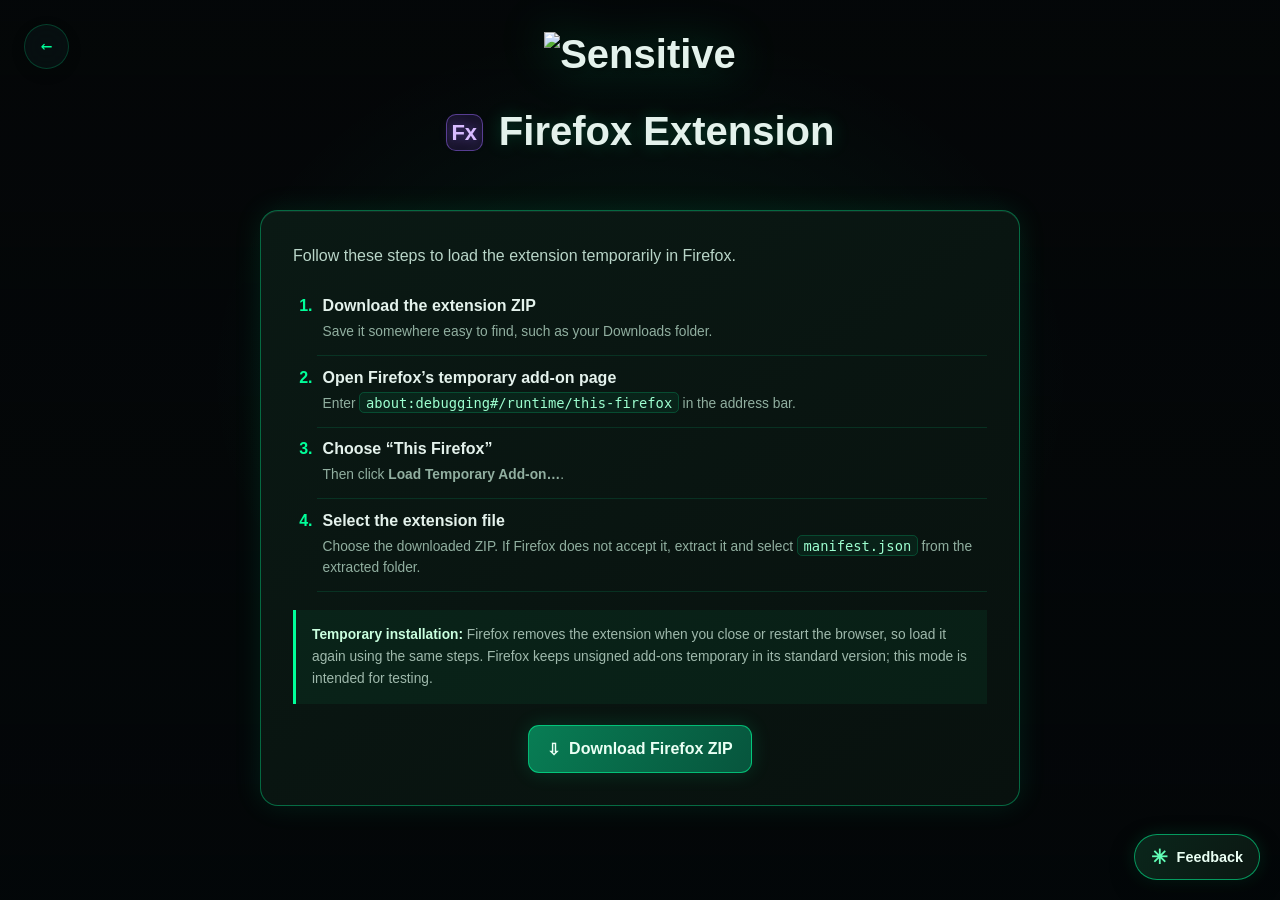
==== firefox-extension.html @ 3528beaa "Add files via upload" ====
<!DOCTYPE html>
<html lang="en">
<head>
    <meta charset="UTF-8">
    <meta name="viewport" content="width=device-width, initial-scale=1.0">
    <title>Firefox Extension Setup - Deep Web Nest</title>
    <link rel="icon" href="images/sensitive1.png" sizes="32x32" type="image/png">
    <link rel="apple-touch-icon" href="images/sensitive.png">
    <link rel="stylesheet" href="styles.css">
</head>
<body class="ambient-page firefox-guide-page">
    <div class="container">
        <div class="page-header">
            <h1><img src="images/sensitive.png" alt="Sensitive" class="header-logo"></h1>
        </div>

        <div class="page-section-title">
            <a class="back-arrow" href="movies.html" aria-label="Back to Movies"></a>
            <h2><span class="firefox-title-mark" aria-hidden="true">Fx</span> Firefox Extension</h2>
        </div>

        <main class="firefox-guide-card">
            <p class="guide-intro">Follow these steps to load the extension temporarily in Firefox.</p>
            <ol class="firefox-steps">
                <li><span>Download the extension ZIP</span><small>Save it somewhere easy to find, such as your Downloads folder.</small></li>
                <li><span>Open Firefox’s temporary add-on page</span><small>Enter <code>about:debugging#/runtime/this-firefox</code> in the address bar.</small></li>
                <li><span>Choose “This Firefox”</span><small>Then click <strong>Load Temporary Add-on…</strong>.</small></li>
                <li><span>Select the extension file</span><small>Choose the downloaded ZIP. If Firefox does not accept it, extract it and select <code>manifest.json</code> from the extracted folder.</small></li>
            </ol>

            <div class="temporary-note"><strong>Temporary installation:</strong> Firefox removes the extension when you close or restart the browser, so load it again using the same steps. Firefox keeps unsigned add-ons temporary in its standard version; this mode is intended for testing.</div>

            <a class="firefox-download-button" href="https://www.mediafire.com/file/6j0ul79vzaf0ak2/Extention+Netflix.zip/file" target="_blank" rel="noopener noreferrer">
                <span aria-hidden="true">⇩</span> Download Firefox ZIP
            </a>
        </main>
    </div>
    <script src="feedback.js"></script>
</body>
</html>
---- styles.css ----
:root {
    --bg-gradient-start: #1a202c;
    --bg-gradient-end: #2d3748;
    --text-primary: #e2e8f0;
    --text-secondary: #a0aec0;
    --text-white: #f7fafc;
    --card-bg: rgba(45, 55, 72, 0.95);
    --card-border: rgba(255, 255, 255, 0.1);
    --field-bg: #2d3748;
    --field-border: #4a5568;
    --field-hover-bg: #4a5568;
    --button-bg: #4299e1;
    --button-hover: #3182ce;
    --link-text: #cbd5e0;
    --hover-color: #880808;
    --hover-color-dark: #880808;
    --hover-glow: rgba(136, 8, 8, 0.6);
    --title-hover-color: #880808;
    --circle-bg: #880808;
}

* {
    margin: 0;
    padding: 0;
    box-sizing: border-box;
}

body {
    font-family: 'Segoe UI', Tahoma, Geneva, Verdana, sans-serif;
    background: linear-gradient(135deg, var(--bg-gradient-start) 0%, var(--bg-gradient-end) 100%);
    min-height: 100vh;
    color: var(--text-primary);
    transition: all 0.3s ease;
}

/* Ad Containers */
.ad-container {
    position: fixed;
    width: 160px;
    height: 600px;
    background: var(--card-bg);
    border: 1px solid var(--card-border);
    border-radius: 10px;
    display: flex;
    align-items: center;
    justify-content: center;
    backdrop-filter: blur(10px);
    box-shadow: 0 4px 15px rgba(0, 0, 0, 0.1);
    z-index: 100;
    top: 50%;
    transform: translateY(-50%);
}

.ad-left {
    left: 20px;
}

.ad-right {
    right: 20px;
}

.ad-placeholder {
    color: var(--text-secondary);
    font-size: 0.9rem;
    text-align: center;
    font-weight: 500;
    display: none;
}

/* Mobile Ad Containers */
.mobile-ad-container {
    display: none;
    width: 320px;
    height: 50px;
    background: var(--card-bg);
    border: 1px solid var(--card-border);
    border-radius: 8px;
    align-items: center;
    justify-content: center;
    backdrop-filter: blur(10px);
    box-shadow: 0 2px 10px rgba(0, 0, 0, 0.1);
    margin: 1rem auto;
    position: relative;
    z-index: 100;
}

.mobile-ad-top {
    position: fixed;
    top: 10px;
    left: 50%;
    transform: translateX(-50%);
    z-index: 1001;
}

.mobile-ad-bottom {
    position: fixed;
    bottom: 10px;
    left: 50%;
    transform: translateX(-50%);
    z-index: 1001;
}

.mobile-ad-placeholder {
    color: var(--text-secondary);
    font-size: 0.8rem;
    text-align: center;
    font-weight: 500;
    display: none;
}

/* Homepage eye artwork and cinematic atmosphere */
.home-page {
    position: relative;
    isolation: isolate;
    overflow-x: hidden;
    background: #050708;
    color: #e9f5ef;
}

.home-page::before,
.home-page::after {
    content: "";
    position: fixed;
    inset: 0;
    z-index: -1;
    pointer-events: none;
}

.home-page::before {
    background-image: url("images/logo_eye_white_4000px.png");
    background-repeat: no-repeat;
    background-position: center 46%;
    background-size: min(86vw, 100vh) auto;
    opacity: 0.22;
    filter: drop-shadow(0 0 35px rgba(0, 255, 153, 0.17));
}

.home-page::after {
    background:
        radial-gradient(ellipse at 50% 43%, rgba(0, 255, 153, 0.08), transparent 48%),
        linear-gradient(180deg, rgba(3, 7, 9, 0.28), rgba(3, 7, 9, 0.86));
}

.home-page .container {
    position: relative;
    z-index: 1;
    min-height: 100vh;
    display: flex;
    flex-direction: column;
    justify-content: center;
    padding-top: 4rem;
    padding-bottom: 4rem;
}

.home-page header {
    margin-bottom: 2.5rem;
}

.home-page .header-logo {
    width: min(260px, 56vw);
    max-height: none;
    filter: drop-shadow(0 0 22px rgba(0, 255, 153, 0.25));
}

.home-page header p {
    color: #93b8a6;
    letter-spacing: 0.14em;
    text-transform: uppercase;
    font-size: 0.78rem;
}

.home-page .sections-grid {
    max-width: 980px;
}

.home-page .section-card {
    background: rgba(7, 15, 17, 0.78);
    border: 1px solid rgba(0, 255, 153, 0.16);
    box-shadow: 0 14px 40px rgba(0, 0, 0, 0.32), inset 0 1px rgba(255, 255, 255, 0.025);
    backdrop-filter: blur(12px);
}

.home-page .section-card h2 {
    color: #e5f4ec;
}

.home-page .section-card p {
    color: #89a99a;
}

.home-page .section-card:hover {
    border-color: rgba(0, 255, 153, 0.62);
    box-shadow: 0 18px 50px rgba(0, 0, 0, 0.4), 0 0 28px rgba(0, 255, 153, 0.1);
}

.home-page .section-card:hover h2 {
    color: #77ffc1;
}

.container {
    max-width: 1200px;
    margin: 0 auto;
    padding: 2rem;
}

header {
    text-align: center;
    margin-bottom: 3rem;
    color: var(--text-white);
}

header h1 {
    font-size: 3rem;
    margin-bottom: 0.5rem;
    text-shadow: 2px 2px 4px rgba(0, 0, 0, 0.3);
}

header p {
    font-size: 1.2rem;
    opacity: 0.9;
}

.sections-grid {
    display: grid;
    grid-template-columns: repeat(auto-fit, minmax(300px, 1fr));
    gap: 2rem;
    max-width: 1000px;
    margin: 0 auto;
}

.section-card {
    background: var(--card-bg);
    border-radius: 20px;
    padding: 2rem;
    text-align: center;
    cursor: pointer;
    transition: all 0.3s ease;
    border: 2px solid var(--card-border);
    backdrop-filter: blur(10px);
    position: relative;
    overflow: hidden;
    display: block;
    color: inherit;
    text-decoration: none;
}

.github-icon svg {
    width: 1em;
    height: 1em;
    display: block;
    margin: 0 auto;
}

.cinematic-icon svg,
.community-icon svg {
    width: 1em;
    height: 1em;
    fill: none;
    stroke: currentColor;
    stroke-width: 2.5;
    stroke-linecap: round;
    stroke-linejoin: round;
    filter: drop-shadow(0 0 12px rgba(0, 255, 153, 0.32));
}

.home-page .cinematic-icon {
    color: #7dffc2;
}

.home-page .community-icon {
    color: #b8d3ff;
}

.section-title-icon {
    width: 1em;
    height: 1em;
    fill: none;
    stroke: currentColor;
    stroke-width: 2.5;
    stroke-linecap: round;
    stroke-linejoin: round;
    vertical-align: -0.12em;
    margin-right: 0.3rem;
}

/* Dark terminal-inspired styling for the community links page */
.ambient-page {
    position: relative;
    isolation: isolate;
    overflow-x: hidden;
    background: #050708;
    color: #e4f2ec;
}

.ambient-page::before,
.ambient-page::after {
    content: "";
    position: fixed;
    inset: 0;
    z-index: -1;
    pointer-events: none;
}

.ambient-page::before {
    background: url("images/logo_eye_white_4000px.png") center 46% / min(86vw, 100vh) auto no-repeat;
    opacity: 0.19;
    filter: drop-shadow(0 0 35px rgba(0, 255, 153, 0.15));
}

.ambient-page::after {
    background:
        radial-gradient(ellipse at 50% 42%, rgba(0, 255, 153, 0.075), transparent 48%),
        linear-gradient(180deg, rgba(3, 7, 9, 0.24), rgba(3, 7, 9, 0.83));
}

.ambient-page .container {
    position: relative;
    z-index: 1;
}

.ambient-page .header-logo {
    filter: drop-shadow(0 0 22px rgba(0, 255, 153, 0.25));
}

.ambient-page .page-header,
.ambient-page .page-header a,
.ambient-page .page-section-title h2 {
    color: #e4f2ec;
}

.ambient-page .page-section-title h2 {
    text-shadow: 0 0 18px rgba(0, 255, 153, 0.22);
}

.movies-page .links-container {
    background: rgba(8, 17, 19, 0.82);
    border-color: rgba(0, 255, 153, 0.18);
    box-shadow: 0 18px 60px rgba(0, 0, 0, 0.35), inset 0 1px rgba(255, 255, 255, 0.025);
}

.movies-page .link-field {
    background: linear-gradient(110deg, rgba(11, 30, 28, 0.96), rgba(10, 19, 22, 0.96));
    border-color: rgba(0, 255, 153, 0.17);
}

.movies-page .link-field-content {
    color: #dfffee;
}

.movies-page .link-field:hover {
    background: linear-gradient(110deg, rgba(12, 43, 36, 0.98), rgba(11, 25, 28, 0.98));
    border-color: rgba(0, 255, 153, 0.62);
    box-shadow: 0 0 24px rgba(0, 255, 153, 0.11);
}

.movies-page .link-field:hover .link-field-content {
    color: #8affc5;
}

.chat-links {
    max-width: 480px;
    padding: 1.2rem;
    background: rgba(8, 17, 19, 0.84);
    border: 1px solid rgba(0, 255, 153, 0.2);
    box-shadow: 0 18px 60px rgba(0, 0, 0, 0.35), inset 0 1px rgba(255, 255, 255, 0.025);
}

.chat-page .chat-links {
    padding: 0.75rem;
    border: 1px solid rgba(0, 255, 153, 0.48);
    border-radius: 18px;
    background: linear-gradient(145deg, #0a1914, #08110e);
    box-shadow: 0 0 28px rgba(0, 255, 153, 0.12), inset 0 1px rgba(177, 255, 218, 0.07);
}

.chat-links .chat-link {
    min-height: 76px;
    margin-bottom: 0.8rem;
    padding: 0.9rem 1rem;
    gap: 0.9rem;
    color: #dfffee;
    background: linear-gradient(110deg, rgba(11, 30, 28, 0.96), rgba(10, 19, 22, 0.96));
    border: 1px solid rgba(0, 255, 153, 0.17);
    border-radius: 13px;
    transition: transform 180ms ease, border-color 180ms ease, box-shadow 180ms ease, background 180ms ease;
}

.chat-links .chat-link:last-child {
    margin-bottom: 0;
}

.chat-links .chat-link::before {
    display: none;
}

.chat-links .chat-link:hover {
    transform: translateY(-2px);
    color: #ecfff6;
    background: linear-gradient(110deg, rgba(12, 43, 36, 0.98), rgba(11, 25, 28, 0.98));
    border-color: rgba(0, 255, 153, 0.62);
    box-shadow: 0 0 24px rgba(0, 255, 153, 0.11), inset 0 0 18px rgba(0, 255, 153, 0.035);
}

.cineby-group {
    display: grid;
    grid-template-columns: 1fr;
    align-items: center;
    gap: 0.9rem;
    padding: 0.8rem 0.9rem;
}

.cineby-group:hover {
    transform: none;
    background: linear-gradient(110deg, rgba(12, 43, 36, 0.98), rgba(11, 25, 28, 0.98));
}

.cineby-heading {
    display: flex;
    align-items: center;
    gap: 0.8rem;
    min-width: 0;
}

.cineby-copy {
    display: grid;
    gap: 0.25rem;
}

.cineby-copy strong {
    color: #e4f2ec;
    font-size: 1rem;
}

.cineby-copy small {
    color: #78988a;
    font-size: 0.73rem;
}

.cineby-options {
    display: flex;
    gap: 0.45rem;
}

.cineby-options a {
    flex: 1;
    min-width: 0;
    width: 38px;
    height: 38px;
    display: inline-flex;
    align-items: center;
    justify-content: center;
    gap: 0.15rem;
    color: #caffdf;
    background: rgba(0, 255, 153, 0.08);
    border: 1px solid rgba(0, 255, 153, 0.3);
    border-radius: 10px;
    font-size: 0.85rem;
    font-weight: 700;
    text-decoration: none;
    transition: background 160ms ease, border-color 160ms ease, transform 160ms ease, box-shadow 160ms ease;
}

.cineby-options a span {
    font-size: 0.65rem;
    opacity: 0.7;
}

.cineby-options a:hover {
    color: #f1fff7;
    background: rgba(0, 255, 153, 0.18);
    border-color: rgba(0, 255, 153, 0.7);
    box-shadow: 0 0 14px rgba(0, 255, 153, 0.15);
    transform: translateY(-2px);
}

.chat-links .flixer-link {
    overflow: hidden;
    isolation: isolate;
    background:
        linear-gradient(145deg, transparent 0 37%, rgba(205, 242, 238, 0.14) 37.2%, transparent 37.7%),
        linear-gradient(28deg, transparent 0 61%, rgba(205, 242, 238, 0.2) 61.2%, transparent 61.7%),
        linear-gradient(112deg, transparent 0 72%, rgba(205, 242, 238, 0.13) 72.2%, transparent 72.7%),
        linear-gradient(158deg, rgba(31, 43, 48, 0.97), rgba(9, 17, 20, 0.98) 55%, rgba(24, 35, 39, 0.96));
    border-color: rgba(174, 204, 207, 0.38);
    box-shadow: inset 0 1px rgba(255, 255, 255, 0.16), inset 0 -12px 24px rgba(0, 0, 0, 0.25), 0 8px 26px rgba(0, 0, 0, 0.22);
}

.chat-links .flixer-link::after {
    content: "";
    position: absolute;
    inset: 0;
    z-index: -1;
    pointer-events: none;
    opacity: 0.8;
    background:
        linear-gradient(73deg, transparent 49.7%, rgba(220, 247, 245, 0.56) 50%, transparent 50.35%) 18% 35% / 28% 75% no-repeat,
        linear-gradient(132deg, transparent 49.65%, rgba(220, 247, 245, 0.5) 50%, transparent 50.35%) 35% 24% / 34% 65% no-repeat,
        linear-gradient(18deg, transparent 49.65%, rgba(220, 247, 245, 0.44) 50%, transparent 50.35%) 68% 60% / 34% 82% no-repeat,
        linear-gradient(151deg, transparent 49.65%, rgba(220, 247, 245, 0.42) 50%, transparent 50.35%) 88% 30% / 24% 75% no-repeat,
        linear-gradient(90deg, transparent 49.5%, rgba(220, 247, 245, 0.3) 50%, transparent 50.5%) 51% 55% / 20% 96% no-repeat;
    filter: drop-shadow(0 0 3px rgba(191, 241, 238, 0.65));
}

.chat-links .flixer-link .chat-link-icon,
.chat-links .flixer-link .link-field-content,
.chat-links .flixer-link .chat-link-arrow {
    position: relative;
    z-index: 1;
}

.chat-links .flixer-link .chat-link-icon {
    color: #d9ffff;
    border-color: rgba(211, 244, 245, 0.34);
    background: rgba(200, 235, 238, 0.09);
    text-shadow: 0 0 12px rgba(201, 247, 247, 0.5);
}

.chat-links .flixer-link:hover {
    border-color: rgba(220, 250, 249, 0.7);
    background-color: #1d2a30;
    box-shadow: inset 0 1px rgba(255, 255, 255, 0.22), 0 0 24px rgba(173, 227, 232, 0.16);
}

.chat-link-icon {
    display: grid;
    flex: 0 0 42px;
    width: 42px;
    height: 42px;
    place-items: center;
    color: #00ff99;
    font-size: 1.8rem;
    line-height: 1;
    border: 1px solid rgba(0, 255, 153, 0.24);
    border-radius: 11px;
    background: rgba(0, 255, 153, 0.06);
    text-shadow: 0 0 12px rgba(0, 255, 153, 0.45);
}

.chat-links .link-field-content {
    display: grid;
    gap: 0.25rem;
    margin-left: 0;
}

.chat-link-label {
    color: #e4f2ec;
    font-size: 1rem;
    font-weight: 650;
    letter-spacing: 0.02em;
}

.chat-link-detail {
    color: #78988a;
    font-size: 0.75rem;
    letter-spacing: 0.035em;
}

.chat-link-arrow {
    margin-left: auto;
    color: #00c77a;
    font-size: 1.1rem;
    transition: transform 180ms ease, color 180ms ease;
}

.chat-link:hover .chat-link-arrow {
    transform: translate(2px, -2px);
    color: #8affc5;
}

.chat-link-icon.google-extension-icon svg {
    width: 25px;
    height: 25px;
    display: block;
}

.chat-links .extension-link .link-field-content {
    flex: 1;
    width: auto;
    min-width: 0;
}

.extension-link .chat-link-detail {
    line-height: 1.35;
}

.firefox-extension-icon {
    font-size: 1rem;
    font-weight: 800;
    letter-spacing: -0.08em;
    color: #d8bcff;
    text-shadow: 0 0 12px rgba(157, 108, 255, 0.75);
    background: linear-gradient(145deg, rgba(108, 65, 181, 0.24), rgba(0, 255, 153, 0.05));
}

.chat-links .extension-pending {
    cursor: not-allowed;
    opacity: 0.68;
    border-style: dashed;
    border-color: rgba(175, 192, 194, 0.22);
    background: rgba(13, 21, 24, 0.72);
}

.chat-links .extension-pending:hover {
    transform: none;
    box-shadow: none;
    border-color: rgba(175, 192, 194, 0.22);
    background: rgba(13, 21, 24, 0.72);
}

.extension-status {
    margin-left: auto;
    padding: 0.3rem 0.45rem;
    border: 1px solid rgba(175, 192, 194, 0.2);
    border-radius: 5px;
    color: #91a19e;
    font: 600 0.58rem/1 "Segoe UI", sans-serif;
    letter-spacing: 0.1em;
}

/* Keep browser add-ons visually attached to NetflixMirror, outside the green list frame. */
.netflixmirror-row {
    width: min(100%, 850px);
    margin: 0 auto 1.4rem;
    display: grid;
    grid-template-columns: minmax(200px, 1.2fr) repeat(2, minmax(175px, 1fr));
    gap: 0.7rem;
    align-items: stretch;
    padding: 0.75rem;
    border: 1px solid rgba(45, 210, 232, 0.42);
    border-radius: 18px;
    background: linear-gradient(145deg, rgba(8, 25, 34, 0.92), rgba(9, 17, 25, 0.94));
    box-shadow: 0 0 28px rgba(35, 190, 220, 0.09), inset 0 1px rgba(177, 247, 255, 0.07);
}

.netflixmirror-main,
.netflixmirror-extension {
    min-width: 0;
    min-height: 76px;
    padding: 0.85rem 0.9rem;
    display: flex;
    align-items: center;
    gap: 0.7rem;
    border-radius: 13px;
    text-decoration: none;
}

.netflixmirror-main {
    color: #e4fbff;
    background: linear-gradient(120deg, rgba(12, 51, 65, 0.98), rgba(13, 31, 46, 0.98));
    border: 1px solid rgba(66, 218, 238, 0.48);
    box-shadow: inset 0 1px rgba(201, 250, 255, 0.11), 0 8px 24px rgba(0, 0, 0, 0.2), 0 0 16px rgba(36, 194, 218, 0.1);
}

.netflixmirror-main:hover {
    color: #ffffff;
    border-color: rgba(119, 239, 255, 0.82);
    box-shadow: 0 0 24px rgba(47, 211, 235, 0.2);
}

.netflixmirror-mark {
    flex: 0 0 40px;
    width: 40px;
    height: 40px;
    display: grid;
    place-items: center;
    border: 1px solid rgba(66, 218, 238, 0.38);
    border-radius: 11px;
    color: #68eaff;
    background: rgba(45, 210, 232, 0.08);
    font-size: 1.6rem;
}

.netflixmirror-copy,
.extension-copy {
    min-width: 0;
    display: grid;
    gap: 0.25rem;
}

.netflixmirror-copy strong,
.extension-copy strong {
    color: #e4f2ec;
    font-size: 0.9rem;
    font-weight: 650;
}

.netflixmirror-copy strong {
    color: #a4f3ff;
}

.netflixmirror-copy small,
.extension-copy small {
    color: #78988a;
    font-size: 0.69rem;
    line-height: 1.35;
}

.netflixmirror-main .chat-link-arrow {
    margin-left: auto;
}

.netflixmirror-extension {
    color: #e4f2ec;
    background: linear-gradient(145deg, rgba(21, 29, 34, 0.9), rgba(10, 16, 19, 0.94));
    border: 1px solid rgba(184, 204, 207, 0.23);
    box-shadow: inset 0 1px rgba(255, 255, 255, 0.055), 0 8px 24px rgba(0, 0, 0, 0.18);
    transition: transform 180ms ease, border-color 180ms ease, box-shadow 180ms ease;
}

a.netflixmirror-extension:hover {
    transform: translateY(-2px);
    border-color: rgba(195, 222, 225, 0.55);
    box-shadow: 0 0 20px rgba(183, 218, 220, 0.11);
}

.netflixmirror-extension .extension-brand {
    flex: 0 0 32px;
    width: 32px;
    height: 32px;
    display: grid;
    place-items: center;
}

.netflixmirror-extension .google-extension-icon svg {
    display: block;
    width: 25px;
    height: 25px;
}

.netflixmirror-extension .firefox-extension-icon {
    font-size: 0.95rem;
}

.netflixmirror-extension.extension-pending {
    cursor: not-allowed;
    opacity: 0.67;
    border-style: dashed;
}

.netflixmirror-extension .extension-status {
    margin-left: auto;
    padding: 0.27rem 0.35rem;
    font-size: 0.52rem;
}

.firefox-guide-page .page-section-title h2 {
    color: #e4f2ec;
}

.firefox-title-mark {
    display: inline-grid;
    width: 1.7em;
    height: 1.7em;
    place-items: center;
    margin-right: 0.3rem;
    border: 1px solid rgba(157, 108, 255, 0.48);
    border-radius: 0.45em;
    color: #d8bcff;
    background: rgba(108, 65, 181, 0.2);
    font-size: 0.55em;
    vertical-align: 0.25em;
    text-shadow: 0 0 12px rgba(157, 108, 255, 0.55);
}

.firefox-guide-card {
    width: min(100%, 760px);
    margin: 1rem auto 2rem;
    padding: clamp(1.1rem, 4vw, 2rem);
    border: 1px solid rgba(0, 255, 153, 0.36);
    border-radius: 18px;
    background: linear-gradient(145deg, #0a1914, #08110e);
    box-shadow: 0 0 28px rgba(0, 255, 153, 0.1), inset 0 1px rgba(177, 255, 218, 0.07);
}

.guide-intro {
    margin-bottom: 1rem;
    color: #b9d5c8;
    line-height: 1.6;
}

.firefox-steps {
    padding-left: 1.5rem;
    color: #e4f2ec;
}

.firefox-steps li {
    padding: 0.8rem 0 0.8rem 0.35rem;
    border-bottom: 1px solid rgba(0, 255, 153, 0.12);
}

.firefox-steps li::marker {
    color: #00ff99;
    font-weight: 700;
}

.firefox-steps li > span,
.firefox-steps li > small {
    display: block;
}

.firefox-steps li > span {
    margin-bottom: 0.35rem;
    font-weight: 650;
}

.firefox-steps li > small {
    color: #91afa0;
    font-size: 0.86rem;
    line-height: 1.55;
}

.firefox-steps code {
    padding: 0.12rem 0.35rem;
    border: 1px solid rgba(0, 255, 153, 0.18);
    border-radius: 5px;
    color: #9dffd0;
    background: rgba(0, 255, 153, 0.06);
    overflow-wrap: anywhere;
}

.temporary-note {
    margin-top: 1.1rem;
    padding: 0.9rem 1rem;
    border-left: 3px solid #00ff99;
    color: #9fb9ac;
    background: rgba(0, 255, 153, 0.055);
    font-size: 0.86rem;
    line-height: 1.6;
}

.temporary-note strong {
    color: #caffdf;
}

.firefox-download-button {
    display: flex;
    width: fit-content;
    min-height: 48px;
    align-items: center;
    justify-content: center;
    gap: 0.55rem;
    margin: 1.3rem auto 0;
    padding: 0.75rem 1.15rem;
    border: 1px solid rgba(0, 255, 153, 0.58);
    border-radius: 11px;
    color: #eafff4;
    background: linear-gradient(120deg, #087d54, #07553d);
    box-shadow: 0 0 20px rgba(0, 255, 153, 0.14);
    font-weight: 700;
    text-decoration: none;
    transition: transform 160ms ease, box-shadow 160ms ease, border-color 160ms ease;
}

.firefox-download-button:hover {
    transform: translateY(-2px);
    border-color: #8affc5;
    box-shadow: 0 0 26px rgba(0, 255, 153, 0.24);
}

/* Site-wide feedback modal */
.feedback-open {
    overflow: hidden;
}

.feedback-trigger {
    position: fixed;
    right: 1.25rem;
    bottom: 1.25rem;
    z-index: 1500;
    display: inline-flex;
    align-items: center;
    gap: 0.55rem;
    min-height: 46px;
    padding: 0.7rem 1rem;
    border: 1px solid rgba(0, 255, 153, 0.55);
    border-radius: 999px;
    color: #eafff4;
    background: linear-gradient(120deg, #0a261b, #0b1712);
    box-shadow: 0 8px 24px rgba(0, 0, 0, 0.34), 0 0 18px rgba(0, 255, 153, 0.12);
    font: 650 0.9rem/1 "Segoe UI", Tahoma, sans-serif;
    cursor: pointer;
    transition: transform 160ms ease, border-color 160ms ease, box-shadow 160ms ease;
}

.feedback-trigger > span:first-child {
    color: #62ffb7;
    font-size: 1.25rem;
    line-height: 0.8;
}

.feedback-trigger:hover {
    transform: translateY(-2px);
    border-color: #8affc5;
    box-shadow: 0 10px 28px rgba(0, 0, 0, 0.4), 0 0 24px rgba(0, 255, 153, 0.22);
}

.feedback-overlay[hidden] {
    display: none;
}

.feedback-overlay {
    position: fixed;
    inset: 0;
    z-index: 2000;
    display: flex;
    align-items: center;
    justify-content: center;
    padding: 1.25rem;
    overflow-y: auto;
    background: rgba(0, 0, 0, 0.82);
    -webkit-backdrop-filter: blur(8px);
    backdrop-filter: blur(8px);
}

.feedback-panel {
    position: relative;
    width: min(100%, 590px);
    max-height: calc(100vh - 2.5rem);
    overflow-y: auto;
    padding: clamp(1.3rem, 4vw, 2.25rem);
    border: 1px solid rgba(0, 255, 153, 0.22);
    border-radius: 8px 22px 8px 22px;
    color: #e7f2ed;
    background: radial-gradient(ellipse at 90% 0%, rgba(0, 255, 153, 0.09), transparent 34%), linear-gradient(145deg, #0b100d, #070908 62%);
    box-shadow: 0 28px 100px rgba(0, 0, 0, 0.72), inset 0 1px rgba(255,255,255,0.025), 0 0 35px rgba(0, 255, 153, 0.07);
    text-align: left;
    overscroll-behavior: contain;
}

.feedback-close {
    position: absolute;
    top: 0.8rem;
    right: 0.85rem;
    width: 38px;
    height: 38px;
    border: 1px solid rgba(255, 255, 255, 0.12);
    border-radius: 50%;
    color: #a9bbb2;
    background: #111714;
    font-size: 1.5rem;
    line-height: 1;
    cursor: pointer;
}

.feedback-close:hover {
    color: #ffffff;
    border-color: rgba(0, 255, 153, 0.45);
}

.feedback-kicker {
    display: flex;
    align-items: center;
    gap: 0.55rem;
    margin: 0 3rem 0.9rem 0;
    color: #82988c;
    font: 650 0.68rem/1.2 Consolas, "Courier New", monospace;
    letter-spacing: 0.16em;
}

.feedback-live-dot {
    width: 7px;
    height: 7px;
    border-radius: 50%;
    background: #00ff99;
    box-shadow: 0 0 10px #00ff99;
}

.feedback-kicker-rule {
    width: 34px;
    height: 1px;
    margin-left: auto;
    background: rgba(0, 255, 153, 0.25);
}

.feedback-panel h2 {
    margin-bottom: 0.2rem;
    color: #f0fff7;
    font-size: clamp(2rem, 6vw, 2.7rem);
    letter-spacing: -0.055em;
}

.feedback-title-period {
    color: #00ff99;
}

.feedback-description {
    margin-bottom: 1.65rem;
    color: #9cb0a5;
    font-size: 0.92rem;
}

.feedback-form {
    text-align: left;
}

.feedback-types {
    margin: 0 0 1.3rem;
    padding: 0;
    border: 0;
}

.feedback-types legend,
.feedback-field-label {
    display: block;
    margin-bottom: 0.55rem;
    color: #dce9e2;
    font-size: 0.9rem;
}

.feedback-types legend {
    padding: 0;
    margin-bottom: 0.7rem;
    color: #7e9789;
    font: 650 0.69rem/1.2 Consolas, "Courier New", monospace;
    letter-spacing: 0.1em;
}

.feedback-types {
    display: grid;
    grid-template-columns: repeat(4, minmax(0, 1fr));
    gap: 0.45rem;
}

.feedback-types legend {
    grid-column: 1 / -1;
}

.feedback-type-choice {
    min-height: 88px;
    display: grid;
    align-content: center;
    justify-items: start;
    gap: 0.55rem;
    padding: 0.72rem;
    border: 1px solid rgba(255, 255, 255, 0.1);
    border-radius: 5px 14px 5px 14px;
    color: #a9b9b0;
    background: linear-gradient(145deg, rgba(255,255,255,0.035), rgba(255,255,255,0.012));
    font-size: 0.78rem;
    cursor: pointer;
    transition: border-color 150ms ease, background 150ms ease, color 150ms ease;
}

.feedback-type-choice:has(input:checked) {
    border-color: rgba(0, 255, 153, 0.72);
    color: #effff6;
    background: linear-gradient(145deg, rgba(0, 255, 153, 0.14), rgba(0, 255, 153, 0.035));
    box-shadow: inset 0 0 18px rgba(0, 255, 153, 0.04), 0 0 18px rgba(0, 255, 153, 0.05);
}

.feedback-type-choice svg {
    width: 20px;
    height: 20px;
    fill: none;
    stroke: #7b9988;
    stroke-width: 1.6;
    stroke-linecap: round;
    stroke-linejoin: round;
}

.feedback-type-choice:has(input:checked) svg {
    stroke: #00ff99;
}

.feedback-type-choice input {
    position: absolute;
    width: 1px;
    height: 1px;
    opacity: 0;
}

.feedback-type-choice:focus-within {
    outline: 2px solid #00ff99;
    outline-offset: 2px;
}

.feedback-field-label {
    margin-top: 0.85rem;
    font-size: 0.82rem;
}

.feedback-field-label > span:not(.feedback-optional) {
    color: #ff7070;
}

.feedback-optional {
    color: #77847d;
}

.feedback-form textarea,
.feedback-form input[type="email"] {
    width: 100%;
    border: 1px solid rgba(255, 255, 255, 0.13);
    border-radius: 12px;
    outline: none;
    color: #ecf7f1;
    background: #101311;
    font: 400 0.95rem/1.5 "Segoe UI", Tahoma, sans-serif;
    transition: border-color 150ms ease, box-shadow 150ms ease;
}

.feedback-form textarea {
    min-height: 120px;
    padding: 0.85rem 0.95rem;
    resize: vertical;
}

.feedback-form input[type="email"] {
    min-height: 50px;
    padding: 0.7rem 0.9rem;
}

.feedback-form textarea::placeholder,
.feedback-form input::placeholder {
    color: #718078;
}

.feedback-form textarea:focus,
.feedback-form input[type="email"]:focus {
    border-color: rgba(0, 255, 153, 0.62);
    box-shadow: 0 0 0 3px rgba(0, 255, 153, 0.08);
}

.feedback-helper {
    display: block;
    margin-top: 0.4rem;
    color: #7b8981;
    font-size: 0.75rem;
    line-height: 1.45;
}

.feedback-honeypot {
    position: absolute !important;
    left: -10000px !important;
    width: 1px !important;
    height: 1px !important;
    opacity: 0 !important;
}

.feedback-submit {
    width: 100%;
    min-height: 50px;
    margin-top: 1rem;
    border: 1px solid rgba(0, 255, 153, 0.55);
    border-radius: 5px 14px 5px 14px;
    color: #f1fff7;
    background: linear-gradient(120deg, #087d54, #07553d);
    font: 700 0.98rem/1 "Segoe UI", Tahoma, sans-serif;
    cursor: pointer;
    transition: filter 150ms ease, box-shadow 150ms ease;
}

.feedback-submit:hover:not(:disabled) {
    filter: brightness(1.12);
    box-shadow: 0 0 24px rgba(0, 255, 153, 0.18);
}

.feedback-submit:disabled {
    opacity: 0.65;
    cursor: wait;
}

.feedback-status {
    margin: 0.8rem 0 0;
    color: #8affc5;
    font-size: 0.88rem;
    text-align: center;
}

.feedback-status.feedback-error {
    color: #ff8585;
}

@media (max-width: 520px) {
    .feedback-trigger {
        right: 0.8rem;
        bottom: 0.8rem;
    }

    .feedback-overlay {
        align-items: flex-end;
        padding: 0;
    }

    .feedback-panel {
        width: 100%;
        max-height: 94vh;
        border-radius: 18px 18px 0 0;
        padding: 1.25rem 1rem calc(1rem + env(safe-area-inset-bottom));
    }

    .feedback-types {
        grid-template-columns: repeat(2, minmax(0, 1fr));
    }
}

@media (max-width: 720px) {
    .netflixmirror-row {
        width: min(100%, 480px);
        grid-template-columns: repeat(2, minmax(0, 1fr));
    }

    .netflixmirror-main {
        grid-column: 1 / -1;
    }
}

@media (max-width: 380px) {
    .netflixmirror-row {
        grid-template-columns: 1fr;
    }

    .netflixmirror-main {
        grid-column: auto;
    }
}

.ambient-page .back-arrow {
    position: fixed;
    top: 24px;
    left: 24px;
    z-index: 20;
    color: #00ff99;
    background: rgba(8, 17, 19, 0.84);
    border-color: rgba(0, 255, 153, 0.2);
    margin: 0;
}

.ambient-page .back-arrow:hover {
    background: #00a866;
    color: #06100c;
}

.section-card::before {
    content: '';
    position: absolute;
    top: 0;
    left: 0;
    right: 0;
    bottom: 0;
    background: linear-gradient(45deg, #ff6b6b, #4ecdc4, #45b7d1, #96ceb4, #ffeaa7);
    background-size: 300% 300%;
    opacity: 0;
    transition: opacity 0.3s ease;
    z-index: -1;
    animation: gradientShift 3s ease infinite;
}

@keyframes gradientShift {
    0% { background-position: 0% 50%; }
    50% { background-position: 100% 50%; }
    100% { background-position: 0% 50%; }
}

.section-card:hover {
    transform: translateY(-10px) scale(1.05);
    box-shadow: 0 20px 40px rgba(0, 0, 0, 0.3);
    border-color: var(--hover-color);
}

.section-card:hover::before {
    opacity: 0.1;
}

.section-card:hover .section-icon {
    transform: scale(1.2) rotate(5deg);
    filter: drop-shadow(0 0 20px var(--hover-glow));
}

.section-icon {
    font-size: 4rem;
    margin-bottom: 1rem;
    transition: all 0.3s ease;
    display: block;
}

.section-card h2 {
    font-size: 1.8rem;
    margin-bottom: 0.5rem;
    color: var(--text-primary);
    transition: color 0.3s ease;
}

.section-card p {
    color: var(--text-secondary);
    font-size: 1rem;
    line-height: 1.5;
}

.section-card:hover h2 {
    color: var(--hover-color);
}

/* Link field styles for individual pages */
.links-container {
    max-width: 400px;
    margin: 2rem auto;
    background: var(--card-bg);
    border-radius: 20px;
    padding: 1.5rem;
    backdrop-filter: blur(10px);
    border: 1px solid var(--card-border);
}

.page-header {
    text-align: center;
    margin-bottom: 2rem;
    color: var(--text-white);
}

.page-header h1 {
    font-size: 2.5rem;
    margin-bottom: 0.5rem;
    text-shadow: 2px 2px 4px rgba(0, 0, 0, 0.3);
}

.page-header a {
    text-decoration: none;
    color: var(--text-white);
    transition: color 0.3s ease;
}

.page-header a:hover {
    color: var(--title-hover-color);
    cursor: pointer;
}

.page-section-title {
    text-align: center;
    margin-bottom: 1.5rem;
    display: flex;
    align-items: center;
    justify-content: center;
}

.page-section-title h2 {
    font-size: 2.5rem;
    margin-bottom: 2rem;
    color: var(--text-primary);
}

/* Small Back Button with Arrow */
.back-arrow {
    background: var(--card-bg);
    border: 1px solid var(--card-border);
    width: 45px;
    height: 45px;
    border-radius: 50%;
    display: inline-flex;
    align-items: center;
    justify-content: center;
    cursor: pointer;
    transition: all 0.3s ease;
    backdrop-filter: blur(10px);
    box-shadow: 0 4px 15px rgba(0, 0, 0, 0.1);
    text-decoration: none;
    color: var(--text-primary);
    font-size: 1.2rem;
    margin-right: 1rem;
    margin-left: -20px;
    vertical-align: middle;
    line-height: 1;
    font-family: monospace;
}

.back-arrow::before {
    content: "←";
    transform: translateY(-1px);
}

.back-arrow:hover {
    transform: translateX(-3px) scale(1.05);
    background: var(--hover-color);
    color: white;
    box-shadow: 0 6px 20px rgba(0, 0, 0, 0.2);
    text-decoration: none;
}

.back-button {
    background: var(--button-bg);
    color: white;
    border: none;
    padding: 0.8rem 1.5rem;
    border-radius: 10px;
    cursor: pointer;
    font-size: 1rem;
    margin-bottom: 2rem;
    transition: all 0.3s ease;
    text-decoration: none;
    display: inline-block;
}

.back-button:hover {
    background: var(--button-hover);
    transform: translateY(-2px);
    box-shadow: 0 5px 15px rgba(0, 0, 0, 0.2);
}

.link-field {
    margin-bottom: 1rem;
    padding: 0.8rem;
    border: 2px solid var(--field-border);
    border-radius: 10px;
    background: var(--field-bg);
    transition: all 0.3s ease;
    position: relative;
    min-height: 50px;
    display: flex;
    align-items: center;
    text-decoration: none;
    color: inherit;
    cursor: pointer;
}

.link-field:hover {
    border-color: var(--hover-color);
    background: var(--field-hover-bg);
    transform: translateX(5px);
    text-decoration: none;
}

.link-field-content {
    color: var(--text-primary);
    font-weight: 500;
    margin-left: 0.8rem;
    width: 100%;
    font-size: 0.9rem;
}

.link-field:hover .link-field-content {
    color: var(--hover-color);
}

/* Header Logo Styling */
.header-logo {
    max-height: 180px;
    width: auto;
    transition: all 0.3s ease;
    object-fit: contain;
}

.header-logo:hover {
    transform: scale(1.05);
    filter: brightness(1.1);
}

/* Responsive logo sizing */
@media (max-width: 768px) {
    .header-logo {
        max-height: 135px;
    }
}

@media (max-width: 480px) {
    .header-logo {
        max-height: 105px;
    }
}

@media (max-width: 768px) {
    .ambient-page .back-arrow {
        top: 16px;
        left: 16px;
        margin: 0;
    }
    
    .back-arrow {
        width: 40px;
        height: 40px;
        font-size: 1rem;
        margin-right: 0.8rem;
        margin-left: -20px;
        line-height: 1;
    }
    
    .container {
        padding: 1rem;
    }
    
    .links-container {
        max-width: 350px;
        padding: 1rem;
    }
    
    header h1 {
        font-size: 2rem;
    }
    
    .sections-grid {
        grid-template-columns: 1fr;
        gap: 1rem;
    }
    
    .section-card {
        padding: 1.5rem;
    }
    
    .section-icon {
        font-size: 3rem;
    }
    
    .link-field {
        padding: 0.7rem;
        min-height: 45px;
    }
    
    .link-field-content {
        margin-left: 0.6rem;
        font-size: 0.85rem;
    }
}

@media (max-width: 480px) {
    /* Smaller mobile ad for very small screens */
    .mobile-ad-container {
        width: 280px;
        height: 50px;
    }
    
    .mobile-ad-placeholder {
        font-size: 0.7rem;
    }
}
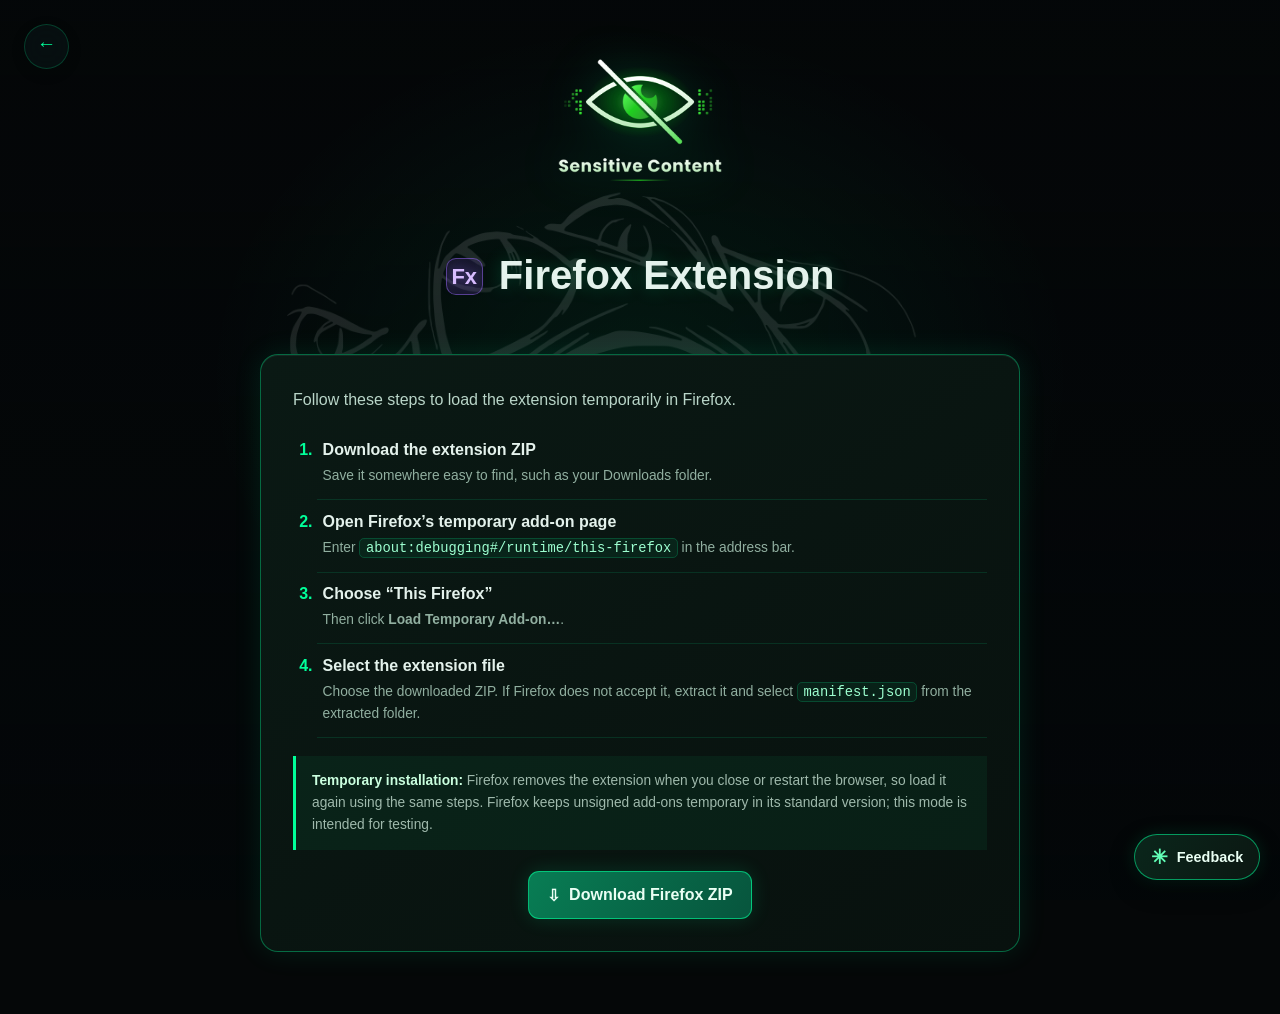
==== commit c4d7de93: "Update firefox-extension.html" ====
--- a/firefox-extension.html
+++ b/firefox-extension.html
@@ -3,7 +3,7 @@
 <head>
     <meta charset="UTF-8">
     <meta name="viewport" content="width=device-width, initial-scale=1.0">
-    <title>Firefox Extension Setup - Deep Web Nest</title>
+    <title>Firefox Extension Setup - 3HK-X</title>
     <link rel="icon" href="images/sensitive1.png" sizes="32x32" type="image/png">
     <link rel="apple-touch-icon" href="images/sensitive.png">
     <link rel="stylesheet" href="styles.css">
